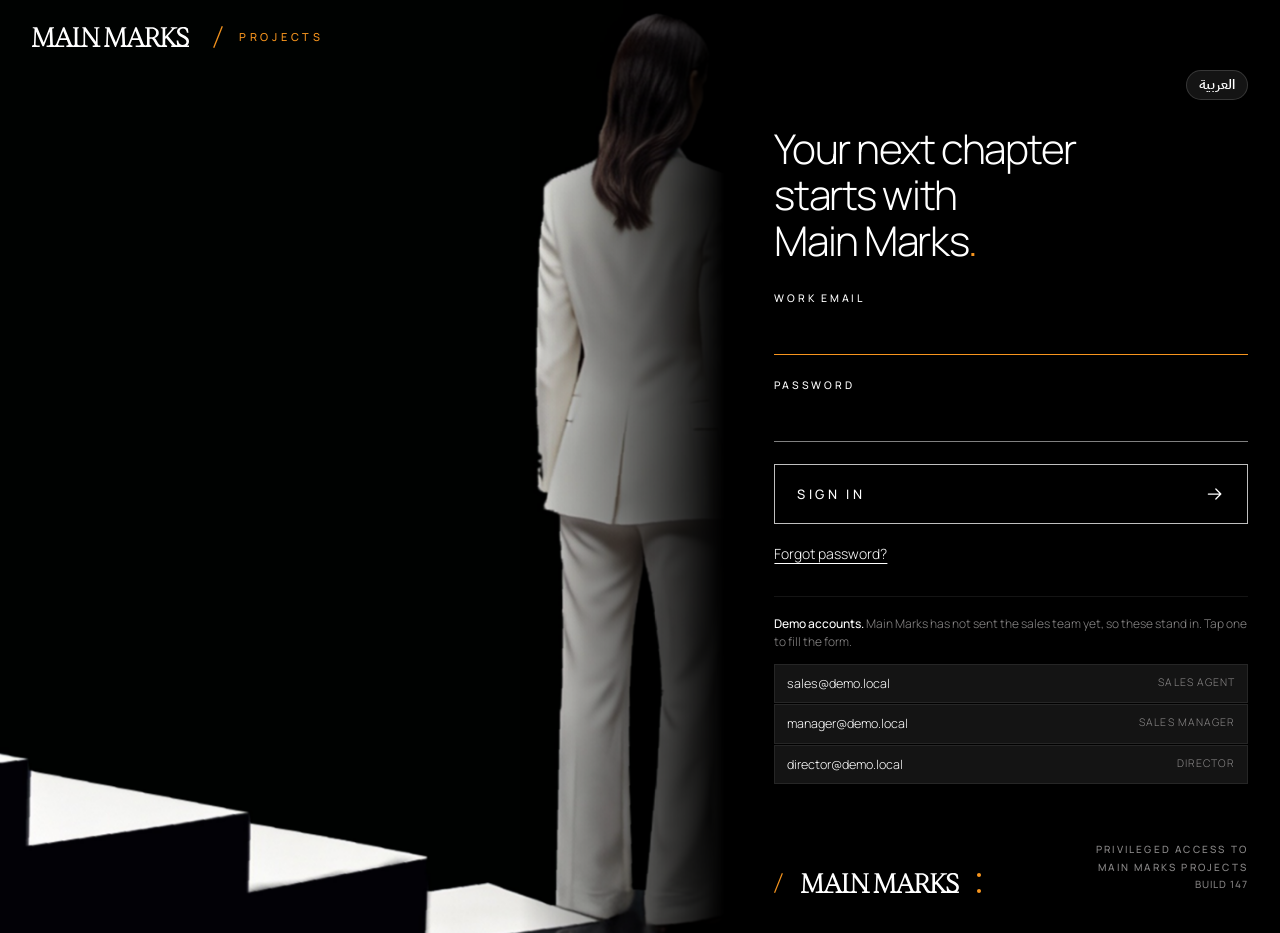
==== admin.html @ f360f11f "Build 147: the current app on the demo link; the stopwatch only with Watch it Builds 122 to 147 of t" ====
<!doctype html>
<html lang="en" data-t-title="Main Marks — Accounts">
<head>
<meta charset="utf-8">
<meta name="viewport" content="width=device-width,initial-scale=1,viewport-fit=cover">
<title>Main Marks — Accounts</title>
<meta name="theme-color" content="#0c0907">
<meta name="robots" content="noindex">
<link rel="icon" href="img/icon.svg" type="image/svg+xml">
<link rel="apple-touch-icon" href="img/icon-180.png">
<link rel="preconnect" href="https://fonts.googleapis.com">
<link rel="preconnect" href="https://fonts.gstatic.com" crossorigin>
<link href="https://fonts.googleapis.com/css2?family=Manrope:wght@300..800&family=IBM+Plex+Sans+Arabic:wght@400;500;600;700&display=swap" rel="stylesheet">
<link rel="stylesheet" href="css/manager.css?v=147">
</head>
<body>

<!-- THE ADMIN'S PAGE (build 123): the accounts and the brokerage companies, in the
     same Ember look as the manager view. The store only: js/admin.js sends anyone
     who is not an admin away. Four tabs: People, Companies, History, Account. The
     plus adds a person or a company. History (build 136) is every entry recorded,
     taken back, cancelled or removed, and where she removes a wrong one. -->
<div class="glow" aria-hidden="true"></div>
<main class="scr" id="scr"></main>
<button class="fab" id="fab" type="button" hidden></button>
<nav class="tab four" id="tab" aria-label="Sections" data-t-aria="Sections" hidden></nav>
<div class="veil" id="veil"></div>
<div class="sheet" id="sheet" role="dialog" aria-modal="true" aria-label="Details" data-t-aria="Details"></div>
<div class="toast" id="toast" role="status"></div>

<script src="js/config.js?v=147"></script>
<script src="js/i18n.js?v=147"></script>
<script src="js/auth.js?v=147"></script>
<script src="js/admin.js?v=147"></script>
</body>
</html>
---- css/manager.css ----
/* ------------------------------------------------------------------
   Main Marks — the sales manager view. THE EMBER LOOK.

   Chosen by Muhanad on 2026-10-06 out of six rounds of a phone mock
   (Desktop\Moray - Main Marks\06 Our documents\Prototype - Manager view):
   warm black, cards with a faint orange edge, a half-dial gauge as the
   first thing on the page, a floating bottom bar, an orange glow, Manrope.

   This page does not load css/styles.css: the sales app's header, steps
   and cards are another look, and none of it belongs here.

   ONE COLUMN, PHONE FIRST. Designed at 390 px. On a wider screen the same
   column sits in the middle. Start and end are logical everywhere, so the
   Arabic page is this page mirrored and nothing is written twice.
   ------------------------------------------------------------------ */
:root {
  color-scheme: dark;
  --bg: #0c0907; --card: #17110c; --edge: rgba(247,149,30,.18); --ink: #fff; --mut: #a39a92; --faint: #746a61;
  --acc: #F7951E; --good: #2FBF8F; --warn: #F2C037; --neut: #7C8794; --never: rgba(255,214,170,.14); --bad: #ff8a7a;
  --r: 22px; --col: 480px; --side: max(12px, calc(50% - var(--col) / 2 + 12px));
}
* { box-sizing: border-box; }
html { background: var(--bg); -webkit-text-size-adjust: 100%; }
html.is-locked { overflow: hidden; }
body { margin: 0; min-height: 100dvh; background: var(--bg); color: var(--ink); font-family: Manrope, system-ui, -apple-system, "Segoe UI", sans-serif; font-variant-numeric: tabular-nums; -webkit-font-smoothing: antialiased; }
html[lang="ar"] body { font-family: "IBM Plex Sans Arabic", Manrope, "Segoe UI", Tahoma, sans-serif; }
/* letter-spacing pulls Arabic letters apart: joined script takes none */
html[lang="ar"] * { letter-spacing: 0 !important; }
button, input, select { font: inherit; }
[hidden] { display: none !important; }
:focus-visible { outline: 2px solid var(--acc); outline-offset: 2px; }

/* the ember: one slow orange glow behind the page */
.glow { position: fixed; z-index: 0; width: 420px; height: 420px; right: -160px; bottom: -120px; pointer-events: none; background: radial-gradient(closest-side, rgba(247,149,30,.28), transparent); animation: drift 9s ease-in-out infinite alternate; }
@keyframes drift { to { transform: translate(-120px, -90px); } }

.scr { position: relative; z-index: 1; width: min(var(--col), 100%); margin: 0 auto; padding: calc(20px + env(safe-area-inset-top, 0px)) 16px calc(128px + env(safe-area-inset-bottom, 0px)); display: grid; align-content: start; gap: 14px; }
.scr > * { min-width: 0; }
.scr.in > * { animation: emberUp .6s cubic-bezier(.2,.8,.2,1) both; animation-delay: calc(var(--i, 0) * 60ms); }
@keyframes emberUp { from { opacity: 0; transform: translateY(22px); box-shadow: 0 0 0 rgba(247,149,30,0); } 60% { box-shadow: 0 0 34px rgba(247,149,30,.22); } }

.eyebrow { margin: 0; font-size: 10.5px; font-weight: 700; letter-spacing: .16em; text-transform: uppercase; color: var(--mut); }
.hd { display: grid; grid-template-columns: 1fr auto; gap: 4px 10px; align-items: end; }
.hd .eyebrow { align-self: center; }
/* the way across to the sales app: small, top corner, the same place on every tab */
.swap { justify-self: end; display: inline-flex; align-items: center; gap: 6px; min-height: 30px; padding: 4px 11px; border-radius: 999px; border: 1px solid var(--edge); color: var(--ink); font-size: 11.5px; font-weight: 700; text-decoration: none; white-space: nowrap; }
.swap svg { width: 13px; height: 13px; color: var(--acc); }
.swap:hover { border-color: var(--acc); }
.card > .swap { position: absolute; top: 14px; inset-inline-end: 14px; }
/* build 135: the profile's name starts under the pill. A real name is longer than the demo's and ran into it. */
.card > .swap + .me { margin-top: 24px; }
.hd h1 { margin: 0; font-size: 23px; font-weight: 700; letter-spacing: -.01em; }
.when { all: unset; box-sizing: border-box; cursor: pointer; justify-self: end; display: inline-flex; align-items: center; gap: 7px; font-size: 13px; font-weight: 700; padding: 8px 12px; min-height: 36px; border-radius: 999px; background: var(--acc); color: #000; white-space: nowrap; }
.when svg { width: 14px; height: 14px; }
.menu { display: grid; gap: 10px; padding: 12px; border: 1px solid var(--edge); border-radius: 18px; background: var(--card); }
.chips { display: flex; gap: 6px; flex-wrap: wrap; }
.chips.slide { flex-wrap: nowrap; overflow-x: auto; scrollbar-width: none; margin-inline: -16px; padding-inline: 16px; }
.chips.slide::-webkit-scrollbar, .sheet::-webkit-scrollbar { display: none; }
.chip { font-size: 12.5px; font-weight: 600; white-space: nowrap; color: var(--ink); background: transparent; border: 1px solid var(--edge); border-radius: 999px; padding: 7px 12px; min-height: 34px; cursor: pointer; }
.chip[aria-pressed="true"] { background: var(--ink); border-color: var(--ink); color: #000; }
.range { display: grid; grid-template-columns: 1fr 1fr; gap: 8px; }
.fld { display: grid; gap: 4px; font-size: 10px; font-weight: 700; letter-spacing: .14em; text-transform: uppercase; color: var(--mut); min-width: 0; }
.fld input, .fld select { font-size: 16px; font-weight: 500; letter-spacing: 0; text-transform: none; color: var(--ink); background: rgba(255,255,255,.04); border: 1px solid var(--edge); border-radius: 12px; padding: 10px; min-width: 0; width: 100%; min-height: 44px; color-scheme: dark; }
.fld select option { background: #17110c; color: #fff; }
.showing { margin: 0; font-size: 12px; color: var(--mut); } .showing b { color: var(--ink); font-weight: 600; }

.card { background: linear-gradient(160deg, #1f160e, #130e09); border: 1px solid var(--edge); border-radius: var(--r); padding: 16px; display: grid; gap: 12px; position: relative; }
.card { align-content: start; }
.card > * { min-width: 0; }
.card h2 { margin: 0; font-size: 10.5px; font-weight: 700; letter-spacing: .16em; text-transform: uppercase; color: var(--mut); display: flex; justify-content: space-between; align-items: baseline; gap: 8px; }
.card h2 em { font-style: normal; font-weight: 500; letter-spacing: 0; text-transform: none; font-size: 12px; color: var(--faint); text-align: end; }

/* the half-dial gauge and its key */
.gauge { width: 100%; max-width: 250px; justify-self: center; }
.gauge path { fill: none; stroke-linecap: round; stroke-width: 12; }
.gauge .track { stroke: var(--never); }
.gauge .arc { animation: sweep 1.2s cubic-bezier(.2,.8,.2,1) both; animation-delay: calc(var(--k, 0) * 120ms + 150ms); }
.gauge .c-active.arc { filter: drop-shadow(0 0 6px rgba(47,191,143,.5)); }
.gauge text { fill: var(--ink); font-family: inherit; }
@keyframes sweep { from { stroke-dasharray: 0 var(--c); } }
@keyframes growX { from { transform: scaleX(0); } }
@keyframes growY { from { transform: scaleY(0); } }
.legend { display: grid; grid-template-columns: 1fr 1fr; gap: 10px 14px; }
.lg { display: grid; grid-template-columns: 10px 1fr; column-gap: 8px; align-items: center; }
.lg i { width: 10px; height: 10px; border-radius: 50%; }
.lg b { font-weight: 800; font-size: 22px; line-height: 1; grid-column: 2; }
.lg b small { font-size: 11px; font-weight: 600; color: var(--mut); }
.lg > span { font-size: 11.5px; color: var(--mut); grid-column: 2; }
.s-active { background: var(--good); } .s-quiet { background: var(--warn); } .s-inactive { background: var(--neut); } .s-never { background: var(--never); } .s-ink { background: var(--ink); }
.c-active { stroke: var(--good); } .c-quiet { stroke: var(--warn); } .c-inactive { stroke: var(--neut); } .c-never { stroke: var(--never); }
.eff { margin: 0; font-size: 12.5px; line-height: 1.5; color: var(--mut); border-top: 1px solid var(--edge); padding-top: 12px; } .eff b { color: var(--ink); }

/* the four tiles: each one opens its list */
.stats { display: grid; grid-template-columns: 1fr 1fr; gap: 10px; }
.stat { all: unset; box-sizing: border-box; cursor: pointer; display: grid; gap: 4px; align-content: start; min-width: 0; background: linear-gradient(160deg, #1f160e, #130e09); border: 1px solid var(--edge); border-radius: var(--r); padding: 14px; }
.stat b { font-weight: 800; font-size: 32px; line-height: 1; }
.stat span { font-size: 11.5px; color: var(--mut); } .stat span::after { content: " ›"; color: var(--faint); }
.stat small { font-size: 11px; line-height: 1.35; color: var(--faint); }

.rows { display: grid; gap: 2px; }
.row { all: unset; box-sizing: border-box; cursor: pointer; display: grid; grid-template-columns: minmax(0, 1fr) auto; gap: 4px 10px; align-items: center; padding: 10px 0; border-top: 1px solid var(--edge); width: 100%; }
.rows > :first-child { border-top: 0; }
.row.flat { cursor: default; }
.row .nm { font-size: 14px; font-weight: 600; overflow: hidden; text-overflow: ellipsis; white-space: nowrap; }
.row:not(.flat) .nm::after { content: " ›"; color: var(--faint); font-weight: 400; }
.row .sub { font-size: 11.5px; line-height: 1.45; color: var(--mut); grid-column: 1; }
.row .val { grid-row: 1 / span 2; grid-column: 2; text-align: end; font-weight: 800; font-size: 18px; }
.row .val small { display: block; font-weight: 500; font-size: 10px; color: var(--mut); letter-spacing: .04em; text-transform: uppercase; }
.row .val.code { font-size: 12px; font-weight: 600; }
.strip { display: flex; gap: 2px; grid-column: 1; }
.strip i { width: 100%; max-width: 14px; height: 8px; border-radius: 2px; background: var(--never); }
.strip i.on1 { background: rgba(47,191,143,.45); } .strip i.on2 { background: rgba(47,191,143,.72); } .strip i.on3 { background: var(--good); }
.pill { display: inline-flex; align-items: center; gap: 6px; font-size: 11px; font-weight: 600; color: var(--ink); }
.pill i { width: 8px; height: 8px; border-radius: 50%; }
.pill.q i { animation: beat 1.6s ease-out infinite; }
@keyframes beat { 0% { box-shadow: 0 0 0 0 rgba(242,192,55,.6); } 100% { box-shadow: 0 0 0 9px rgba(242,192,55,0); } }
.to::before { content: "→"; margin-inline: 4px; color: var(--faint); }
.row.gone .nm, .row.gone .val { color: var(--mut); } .row.gone .val { text-decoration: line-through; }
.idle { font-size: 11px; font-weight: 600; color: var(--mut); border: 1px dashed var(--edge); border-radius: 999px; padding: 2px 8px; }
.mini { display: flex; gap: 2px; height: 5px; grid-column: 1 / -1; }
.mini i { border-radius: 3px; background: var(--ink); transform-origin: left center; animation: growX .8s .2s cubic-bezier(.2,.8,.2,1) both; } .mini i + i { background: var(--neut); } .mini u { flex: 1; }
.feed { display: grid; gap: 10px; }
.feed div { display: grid; grid-template-columns: 52px minmax(0, 1fr); gap: 10px; font-size: 13px; align-items: baseline; }
.feed time { font-size: 11px; color: var(--mut); } .feed small { display: block; font-size: 11.5px; line-height: 1.45; color: var(--mut); }
.go { all: unset; box-sizing: border-box; cursor: pointer; width: 100%; display: flex; justify-content: space-between; align-items: center; gap: 10px; padding: 11px 0; border-top: 1px solid var(--edge); font-size: 14px; font-weight: 600; }
.go.first { border-top: 0; }
.go b { font-weight: 800; font-size: 18px; white-space: nowrap; } .go b::after { content: " ›"; color: var(--faint); font-weight: 400; }
.dl { all: unset; box-sizing: border-box; cursor: pointer; width: 100%; display: grid; grid-template-columns: minmax(0, 1fr) auto; gap: 2px 12px; align-items: center; padding: 12px 0; border-top: 1px solid var(--edge); }
.dl:first-of-type { border-top: 0; }
.dl b { font-size: 14px; font-weight: 600; } .dl span { font-size: 11.5px; color: var(--mut); grid-column: 1; }
.dl { cursor: default; }
/* build 119: ".dl span" above is the stronger rule and was putting the button in the first column */
.dl b { grid-column: 1; }
.dl .dlb { grid-row: 1 / span 2; grid-column: 2; display: flex; gap: 6px; align-self: center; }
.dlb button { all: unset; box-sizing: border-box; cursor: pointer; min-height: 36px; padding: 0 13px; border-radius: 999px; border: 1px solid var(--edge); font-size: 12px; font-weight: 700; color: var(--ink); }
.also { all: unset; cursor: pointer; font-size: 12px; font-weight: 600; color: var(--mut); text-decoration: underline; text-underline-offset: 3px; padding: 6px 2px; }
.also:hover { color: var(--ink); }
.dlb button:first-child { background: var(--acc); border-color: var(--acc); color: #000; }
.dlpair { display: grid; gap: 4px; justify-items: center; }
.dlpair .btn.ghost { width: auto; padding-inline: 20px; }
.busy { opacity: .5; cursor: progress; }

/* a ranking table: place, company, the figure it is ranked by */
.rkhead { display: grid; grid-template-columns: 26px minmax(0, 1fr) auto; gap: 10px; padding-bottom: 7px; border-bottom: 1px solid var(--edge); font-size: 10px; font-weight: 700; letter-spacing: .12em; text-transform: uppercase; color: var(--faint); }
.row.rk { grid-template-columns: 26px minmax(0, 1fr) auto; }
.row.rk .no { grid-column: 1; grid-row: 1 / span 3; align-self: start; padding-top: 1px; font-size: 15px; font-weight: 800; color: var(--acc); }
.row.rk .nm, .row.rk .strip, .row.rk .sub { grid-column: 2; }
.row.rk .val { grid-column: 3; grid-row: 1 / span 2; }

/* the companies deck on Home: one ranked list per state, swiped sideways */
.deck { display: flex; gap: 16px; overflow-x: auto; scroll-snap-type: x mandatory; overscroll-behavior-x: contain; scrollbar-width: none; }
.deck::-webkit-scrollbar { display: none; }
.dslide { flex: 0 0 100%; min-width: 0; scroll-snap-align: start; display: grid; gap: 10px; align-content: start; }
.dots { display: flex; justify-content: center; gap: 6px; }
.dots i { width: 6px; height: 6px; border-radius: 3px; background: var(--never); transition: width .2s, background .2s; }
.dots i.on { width: 18px; background: var(--acc); }
.btn { all: unset; box-sizing: border-box; cursor: pointer; width: 100%; display: flex; justify-content: center; align-items: center; gap: 8px; min-height: 48px; padding: 6px 12px; text-align: center; border-radius: 14px; background: var(--acc); color: #000; font-size: 14px; font-weight: 700; }
.btn.ghost { background: transparent; color: var(--ink); border: 1px solid var(--edge); }
.btn svg { width: 18px; height: 18px; flex: none; }
.search { font-size: 16px; color: var(--ink); background: var(--card); border: 1px solid var(--edge); border-radius: 14px; padding: 11px 14px; width: 100%; min-height: 46px; }
.search::placeholder { color: var(--faint); }
.note { margin: 0; font-size: 12.5px; line-height: 1.5; color: var(--mut); } .note b { color: var(--ink); }
.note.center { text-align: center; }
.note.bad { color: var(--bad); }

/* profile */
.me { display: grid; grid-template-columns: 64px 1fr; gap: 14px; align-items: center; }
.me .av { width: 64px; height: 64px; border-radius: 50%; display: grid; place-items: center; font-size: 22px; font-weight: 800; background: var(--acc); color: #000; }
.me h1 { margin: 0; font-size: 21px; font-weight: 700; } .me p { margin: 2px 0 0; font-size: 12.5px; color: var(--mut); }
.facts { display: grid; gap: 0; }
.facts div { display: flex; justify-content: space-between; align-items: center; gap: 14px; padding: 10px 0; border-top: 1px solid var(--edge); font-size: 13.5px; }
.facts div:first-child { border-top: 0; } .facts span { color: var(--mut); } .facts b { font-weight: 600; text-align: end; }
.facts .chips { justify-content: flex-end; }
.defs { display: grid; gap: 10px; margin: 0; } .defs div { display: grid; grid-template-columns: 10px 1fr; gap: 2px 10px; align-items: baseline; }
.defs i { width: 10px; height: 10px; border-radius: 50%; align-self: center; } .defs dt { font-size: 13.5px; font-weight: 700; } .defs dd { margin: 0; grid-column: 2; font-size: 12px; line-height: 1.5; color: var(--mut); }

/* the floating bar and the record button */
.tab { position: fixed; z-index: 5; left: var(--side); right: var(--side); bottom: calc(12px + env(safe-area-inset-bottom, 0px)); display: grid; grid-template-columns: repeat(5, 1fr); padding: 6px; border-radius: 24px; border: 1px solid var(--edge); background: #17110c; box-shadow: 0 -18px 30px 6px var(--bg), 0 22px 0 14px var(--bg); }
.tab button { all: unset; cursor: pointer; display: grid; justify-items: center; gap: 3px; padding: 6px 0; min-width: 0; font-size: 10px; font-weight: 600; color: var(--mut); border-radius: 14px; transition: color .2s; position: relative; }
.tab svg { width: 22px; height: 22px; transition: filter .3s; }
.tab button[aria-current="page"] { color: var(--acc); }
.tab button[aria-current="page"] svg { filter: drop-shadow(0 0 8px rgba(247,149,30,.8)); }
.tab button[aria-current="page"]::before { content: ""; position: absolute; top: 1px; width: 18px; height: 3px; border-radius: 2px; background: var(--acc); box-shadow: 0 0 10px rgba(247,149,30,.9); }
.fab { all: unset; box-sizing: border-box; cursor: pointer; position: fixed; z-index: 6; inset-inline-end: calc(var(--side) + 4px); bottom: calc(96px + env(safe-area-inset-bottom, 0px)); height: 52px; width: 52px; border-radius: 50%; display: flex; align-items: center; justify-content: center; background: var(--acc); color: #000; box-shadow: 0 8px 26px rgba(247,149,30,.4); }
.fab svg { width: 20px; height: 20px; }

/* ---- THE PULSE (build 132): what a sales agent sees when he taps the heartbeat ----
   The manager start page's drawing (css/styles.css, "Team Pulse: the half-dial, a heartbeat through
   it"): the same arcs, colours and heartbeat, alone on the ember ground, then My activity rises.
   Markup in my.html; js/manager.js adds the classes:
     (none)  the first frame: the ground and the empty dial, still. Nothing moves until the page can
             keep up (the rule of js/markbuild.js).
     .play   the arcs sweep in one after the other, the heartbeat draws through, the name rises
     .wait   his figures have not arrived yet: the heartbeat keeps beating until they do
     .leave  the dial lifts away and the page comes up under it
     .again  tapped from Profile: it comes in over the page instead of being there from the start
   It sits over the page and under the bar, so the bar never moves. The page is built while the
   drawing is at rest, between .play and .leave, never under a moving line.
   The dial is on a sheet of its own (will-change): its lines are redrawn every frame while they
   sweep, and without that each redraw also redrew whatever page lay under it. Measured from
   Profile on a slowed phone: 7 late frames in the sweep before, see the build 132 notes. */
.pulse-in { position: fixed; inset: 0; z-index: 4; display: grid; place-content: center; padding-bottom: calc(96px + env(safe-area-inset-bottom, 0px)); background: var(--bg); will-change: opacity; }
.pulse-in.again { animation: piIn .2s ease-out both; }
.pulse-in.leave { animation: piOut .42s cubic-bezier(.4,0,.2,1) both; }
@keyframes piIn { from { opacity: 0; } }
@keyframes piOut { to { opacity: 0; } }
.pi-wrap { position: relative; display: grid; justify-items: center; gap: 18px; will-change: transform; }
.pulse-in.leave .pi-wrap { animation: piLift .42s cubic-bezier(.4,0,.2,1) both; }
@keyframes piLift { to { transform: translateY(-48px) scale(.9); } }
.pi-halo { position: absolute; left: 50%; top: 46%; width: 280px; height: 280px; margin: -140px 0 0 -140px; border-radius: 50%; background: radial-gradient(closest-side, rgba(247,149,30,.30), transparent); opacity: 0; }
.pulse-in.play .pi-halo { animation: piHalo 1.1s ease-out .5s both; }
.pulse-in.play.wait .pi-halo { animation: piHaloWait 1.3s ease-in-out infinite alternate; }
@keyframes piHalo { 0% { opacity: 0; transform: scale(.7); } 45% { opacity: 1; } 100% { opacity: .35; transform: scale(1.2); } }
@keyframes piHaloWait { from { opacity: .35; transform: scale(1.2); } to { opacity: .8; transform: scale(1.08); } }
.pi-dial { width: 224px; height: auto; overflow: visible; display: block; position: relative; direction: ltr; }
.pi-dial path { fill: none; stroke-linecap: round; }
.pi-dial .g-track { stroke: var(--never); stroke-width: 12; }
.pi-dial .g-arc { stroke-width: 12; opacity: 0; }
.pi-dial .g-a { stroke: var(--good); filter: drop-shadow(0 0 6px rgba(47,191,143,.5)); }
.pi-dial .g-q { stroke: var(--warn); }
.pi-dial .g-i { stroke: var(--neut); }
.pi-dial .g-beat { stroke: var(--acc); stroke-width: 3; stroke-linejoin: round; stroke-dasharray: 100; stroke-dashoffset: 100; filter: drop-shadow(0 0 6px rgba(247,149,30,.7)); }
.pulse-in.play .g-arc { animation: piSweep .85s cubic-bezier(.2,.8,.2,1) both; animation-delay: calc(var(--k) * 120ms + 120ms); }
.pulse-in.play .g-beat { animation: piBeat .75s cubic-bezier(.45,0,.2,1) .45s both; }
.pulse-in.play.wait .g-beat { animation: piBeatWait 1.3s ease-in-out infinite; }
/* his figures came: the line stays whole while the page is built under it */
.pulse-in.play.wait.rest .g-beat { animation: none; stroke-dashoffset: 0; opacity: 1; }
@keyframes piSweep { from { stroke-dasharray: 0 629; opacity: 0; } 15% { opacity: 1; } to { opacity: 1; } }
@keyframes piBeat { to { stroke-dashoffset: 0; } }
/* waiting: the drawn line fades, then draws itself again */
@keyframes piBeatWait { 0% { stroke-dashoffset: 0; opacity: 1; } 18% { stroke-dashoffset: 0; opacity: 0; } 19% { stroke-dashoffset: 100; opacity: 0; } 24% { stroke-dashoffset: 100; opacity: 1; } 82%, 100% { stroke-dashoffset: 0; opacity: 1; } }
.pi-label { margin: 0; position: relative; font-size: 10.5px; font-weight: 700; letter-spacing: .2em; text-transform: uppercase; color: var(--mut); opacity: 0; }
.pulse-in.play .pi-label { animation: piLabel .5s cubic-bezier(.2,.8,.2,1) .3s both; }
@keyframes piLabel { from { opacity: 0; transform: translateY(8px); } to { opacity: 1; transform: none; } }
/* the heartbeat on the bar draws itself again as the pulse begins */
.tab button.beat svg path { stroke-dasharray: 40; animation: tabBeat .6s cubic-bezier(.4,0,.2,1) both; }
@keyframes tabBeat { from { stroke-dashoffset: 40; } to { stroke-dashoffset: 0; } }
@media (prefers-reduced-motion: reduce) { .pulse-in { display: none; } }

/* the sheet: a company, a salesperson, a tile's list, or the record form */
.veil { position: fixed; inset: 0; z-index: 8; background: rgba(0,0,0,.6); opacity: 0; pointer-events: none; transition: opacity .25s; }
.veil.on { opacity: 1; pointer-events: auto; }
.sheet { position: fixed; left: 0; right: 0; bottom: 0; z-index: 9; width: min(var(--col), 100%); margin-inline: auto; max-height: 90dvh; overflow-y: auto; overscroll-behavior: contain; background: var(--card); color: var(--ink); border-radius: 26px 26px 0 0; border-top: 1px solid var(--edge); padding: 10px 18px calc(26px + env(safe-area-inset-bottom, 0px)); display: grid; gap: 14px; transform: translateY(105%); visibility: hidden; transition: transform .45s cubic-bezier(.3,1.2,.5,1), visibility 0s .45s; scrollbar-width: none; }
.sheet > * { min-width: 0; }
.sheet.on { transform: none; visibility: visible; transition: transform .45s cubic-bezier(.3,1.2,.5,1); }
.sheet .grab { justify-self: center; width: 40px; height: 4px; border-radius: 2px; background: var(--edge); }
.sheet h3 { margin: 0; font-size: 20px; font-weight: 700; padding-inline-end: 44px; overflow-wrap: anywhere; }
.sheet .role { margin: 4px 0 0; font-size: 12px; line-height: 1.5; color: var(--mut); }
.sheet .x { all: unset; cursor: pointer; position: absolute; top: 14px; inset-inline-end: 14px; width: 36px; height: 36px; border-radius: 50%; border: 1px solid var(--edge); display: grid; place-items: center; font-size: 16px; }
.big { display: flex; gap: 3px; align-items: stretch; height: 96px; }
/* one column a week: its number on top, a bar under it; the one in hand is lit and described below */
.col { all: unset; box-sizing: border-box; cursor: pointer; flex: 1; min-width: 0; display: flex; flex-direction: column; justify-content: flex-end; gap: 3px; border-radius: 5px; }
.col b { font-size: 10px; font-weight: 700; line-height: 1; min-height: 10px; text-align: center; color: var(--mut); }
.col i { display: block; height: calc((100% - 14px) * var(--h, .05)); border-radius: 3px 3px 0 0; background: var(--good); min-height: 3px; transform-origin: bottom; opacity: .5; transition: opacity .15s; }
.col:hover i, .col:focus-visible i { opacity: .8; }
.col.on i { opacity: 1; } .col.on b { color: var(--ink); }
.barinfo { margin: 8px 0 0; font-size: 12px; line-height: 1.5; color: var(--ink); background: rgba(255,255,255,.04); border: 1px solid var(--edge); border-radius: 12px; padding: 9px 11px; min-height: 38px; }
.sheet.on .col i { animation: growY .5s cubic-bezier(.2,.8,.2,1) both; animation-delay: calc(var(--d) * 30ms + 200ms); }
.col i.z { background: var(--never); opacity: 1; } .big.ink .col i:not(.z) { background: var(--ink); }
.wk { display: grid; grid-template-columns: repeat(4, 1fr); font-size: 10px; color: var(--mut); margin-top: 5px; }
.kv { display: grid; grid-template-columns: repeat(3, 1fr); gap: 8px; }
.kv div { border: 1px solid var(--edge); border-radius: 14px; padding: 10px; display: grid; gap: 2px; min-width: 0; align-content: start; }
.kv b { font-weight: 800; font-size: 20px; } .kv span { font-size: 10.5px; line-height: 1.3; color: var(--mut); }
.sec { margin: 0; font-size: 10.5px; font-weight: 700; letter-spacing: .16em; text-transform: uppercase; color: var(--mut); }
.who { display: grid; gap: 8px; }
.who div { display: flex; justify-content: space-between; gap: 10px; font-size: 13.5px; } .who div b { font-weight: 800; } .who small { color: var(--mut); font-size: 11.5px; }
.tags { display: flex; flex-wrap: wrap; gap: 6px; } .tags span { font-size: 12px; border: 1px solid var(--edge); border-radius: 999px; padding: 5px 10px; }
.form { display: grid; gap: 12px; }
.toast { position: fixed; left: 50%; bottom: calc(160px + env(safe-area-inset-bottom, 0px)); z-index: 12; transform: translate(-50%, 20px); opacity: 0; pointer-events: none; background: #fff; color: #000; font-size: 12.5px; font-weight: 600; padding: 9px 14px; border-radius: 18px; transition: .3s; width: max-content; max-width: min(86vw, 400px); text-align: center; }
.toast.on { opacity: 1; transform: translate(-50%, 0); }

/* ---- build 119: Movement, the ladder, orientations and workshops ---- */
/* the ladder: five equal steps rising towards the end; a picture of the path, not a bar chart. Each is a button. */
.mv-ladder { display: grid; grid-template-columns: repeat(5, minmax(0, 1fr)); gap: 4px; align-items: end; padding-top: 4px; }
.mv-step { all: unset; box-sizing: border-box; cursor: pointer; margin-bottom: calc(var(--s) * 9px); border: 1px solid var(--edge); border-radius: 12px; padding: 8px 2px 7px; text-align: center; background: rgba(255,255,255,.03); display: grid; gap: 3px; }
.mv-step:hover, .mv-step:focus-visible { border-color: var(--acc); }
.mv-step b { font-size: 20px; font-weight: 800; line-height: 1; }
.mv-step u { text-decoration: none; font-size: 11px; font-weight: 700; color: var(--good); min-height: 13px; line-height: 13px; }
.mv-step span { font-size: 8.5px; font-weight: 700; letter-spacing: .06em; text-transform: uppercase; color: var(--mut); line-height: 1.25; min-height: 2.5em; display: grid; align-content: center; }
html[lang="ar"] .mv-step span { font-size: 10px; }
.mv-cap { margin: 0; font-size: 11.5px; line-height: 1.5; color: var(--mut); } .mv-cap b { color: var(--ink); font-weight: 600; } .mv-cap .g { color: var(--good); font-weight: 700; }
/* Movement is a deck too, but its lists differ in length: slides sit at the top and the strip follows the one on screen */
.deck.mv { align-items: flex-start; transition: height .25s; }
.deck.mv .dslide { gap: 0; }
/* one line per kind of move, with its names; it opens to the companies */
.mv-grp { all: unset; box-sizing: border-box; cursor: pointer; width: 100%; display: grid; grid-template-columns: minmax(0, 1fr) auto; gap: 2px 10px; align-items: center; padding: 11px 0; border-top: 1px solid var(--edge); }
.dslide > .mv-grp:first-child { border-top: 0; }
.mv-grp .t { font-size: 14px; font-weight: 600; }
.mv-grp .n { grid-row: 1 / span 2; grid-column: 2; font-size: 18px; font-weight: 800; white-space: nowrap; }
.mv-grp .n::after { content: " ›"; color: var(--faint); font-weight: 400; display: inline-block; transition: transform .2s; }
.mv-grp[aria-expanded="true"] .n::after { transform: rotate(90deg) translateX(2px); }
.mv-grp .names { font-size: 11.5px; line-height: 1.45; color: var(--mut); overflow: hidden; text-overflow: ellipsis; white-space: nowrap; }
.mv-grp[aria-expanded="true"] .names { display: none; }
.mv-list { display: grid; padding-inline-start: 10px; border-inline-start: 2px solid var(--edge); margin-bottom: 6px; }
.mv-list .row:first-child { border-top: 0; }
.mv-more { all: unset; box-sizing: border-box; cursor: pointer; padding: 9px 0 3px; font-size: 12.5px; font-weight: 700; color: var(--acc); }
/* what the team did for this company, and what followed */
.mv-touch { grid-column: 1 / -1; display: grid; gap: 1px; font-size: 11.5px; line-height: 1.45; color: var(--ink); border: 1px solid var(--edge); border-radius: 10px; padding: 6px 9px; background: rgba(247,149,30,.07); margin-top: 3px; }
.mv-touch b { color: var(--acc); font-weight: 700; letter-spacing: .06em; text-transform: uppercase; font-size: 10.5px; margin-inline-end: 4px; }
.mv-touch .res { color: var(--mut); } .mv-touch .res::before { content: "→ "; } .mv-touch .res.ok { color: var(--good); font-weight: 600; }
.mv-touch.none { border-style: dashed; background: none; color: var(--faint); }
.mv-out { grid-column: 1 / -1; font-size: 12px; font-weight: 600; color: var(--mut); } .mv-out::before { content: "→ "; } .mv-out.ok { color: var(--good); }
.row .val.d { font-size: 13px; font-weight: 700; }
/* a company's own movement, newest first */
.story { display: grid; gap: 11px; }
.story div { display: grid; grid-template-columns: 50px 10px minmax(0, 1fr); gap: 9px; font-size: 13px; align-items: baseline; }
.story time { font-size: 11px; color: var(--mut); }
.story i { width: 8px; height: 8px; border-radius: 50%; align-self: center; background: var(--ink); }
.story i.k-good { background: var(--good); } .story i.k-warn { background: var(--warn); } .story i.k-neut { background: var(--neut); } .story i.k-acc { background: transparent; box-shadow: 0 0 0 2px var(--acc); }
.story small { display: block; font-size: 11.5px; line-height: 1.45; color: var(--mut); }
/* the week a visit took place carries its letter over the bar */
.col em { font-style: normal; align-self: center; font-size: 9px; font-weight: 800; line-height: 14px; width: 14px; height: 14px; border-radius: 50%; text-align: center; background: var(--acc); color: #000; }
.big { height: 112px; } .col i { height: calc((100% - 32px) * var(--h, .05)); }
[dir="rtl"] .mv-touch .res::before, [dir="rtl"] .mv-out::before { content: "← "; }
[dir="rtl"] .mv-grp .n::after { content: " ‹"; }

/* ---- build 121: a salesperson's page (my.html). The same look; these are the pieces only it has. ---- */
.tab.three { grid-template-columns: repeat(3, 1fr); }
/* build 123: the admin's page */
.adm-find input { width: 100%; }
.adm-flag { font-size: 10.5px; font-weight: 700; letter-spacing: .04em; color: var(--acc); border: 1px solid var(--edge); border-radius: 999px; padding: 3px 8px; white-space: nowrap; }
.adm-flag.off { color: var(--mut); }
.row.gone .val .adm-flag { text-decoration: none; display: inline-block; }
.adm-link { justify-self: start; }
.adm-pass { display: grid; grid-template-columns: auto minmax(0, 1fr); gap: 10px 14px; align-items: baseline; padding: 14px; border: 1px solid var(--edge); border-radius: 14px; }
.adm-pass span { font-size: 11.5px; color: var(--mut); }
.adm-pass b { font-size: 14px; font-weight: 600; overflow-wrap: anywhere; user-select: all; }
.adm-pass b.pw { font-size: 22px; font-weight: 800; letter-spacing: .06em; font-family: ui-monospace, Menlo, Consolas, monospace; }
.btn.adm-danger { color: var(--bad); border-color: var(--bad); }
.hd.my .eyebrow { grid-column: 1 / -1; }
/* My sales: the figure, then the path from request to contract as four bars with their numbers */
.sales { display: grid; gap: 4px; }
.sales > b { font-size: 46px; font-weight: 800; line-height: 1; letter-spacing: -.02em; }
.sales > b small { font-size: 15px; font-weight: 700; color: var(--mut); letter-spacing: .06em; margin-inline: 0 8px; }
html[lang="ar"] .sales > b small { margin-inline: 8px 0; }
.sales > span { font-size: 12.5px; line-height: 1.5; color: var(--mut); } .sales > span b { color: var(--ink); font-weight: 700; white-space: nowrap; }
/* his company lists differ in length: the strip is as tall as the one on screen (as Movement's is) */
.deck.fit { align-items: flex-start; transition: height .25s; }
.fun { display: grid; gap: 9px; border-top: 1px solid var(--edge); padding-top: 12px; }
.fun div { display: grid; grid-template-columns: 112px minmax(0, 1fr) 34px; gap: 10px; align-items: center; font-size: 12px; color: var(--mut); }
.fun i { display: block; height: 10px; border-radius: 5px; background: var(--ink); width: calc(var(--w) * 100%); min-width: 4px; transform-origin: left center; animation: growX .8s .2s cubic-bezier(.2,.8,.2,1) both; }
.fun .f2 i { background: var(--neut); } .fun .f3 i { background: var(--warn); } .fun .f4 i { background: var(--good); }
.fun b { color: var(--ink); font-weight: 800; font-size: 14px; text-align: end; }
[dir="rtl"] .fun i { transform-origin: right center; }
/* the unit a typed code belongs to: found, shown as not available, or no such unit */
.chk { margin: -6px 0 0; font-size: 12px; line-height: 1.45; font-weight: 600; color: var(--good); }
.chk.bad { color: var(--bad); } .chk.warn { color: var(--warn); } .chk.wait { color: var(--faint); font-weight: 500; }
/* an entry made today, which can still be taken back; and the kind of an entry, in the accent */
.new { font-size: 10px; font-weight: 800; color: #000; background: var(--good); border-radius: 999px; padding: 1px 7px; margin-inline-start: 6px; vertical-align: 1px; }
.row .nm .k { color: var(--acc); font-weight: 700; }

/* the Arabic page is this page mirrored: only the things that point need turning */
[dir="rtl"] .stat span::after, [dir="rtl"] .row:not(.flat) .nm::after, [dir="rtl"] .go b::after { content: " ‹"; }
[dir="rtl"] .to::before { content: "←"; }
[dir="rtl"] .mini i { transform-origin: right center; }

@media (prefers-reduced-motion: reduce) { *, *::before, *::after { animation: none !important; transition: none !important; } }

/* ---- a laptop (build 116) -------------------------------------------------
   Muhanad, 2026-10-06: on a laptop the sales app opens out, and this page
   sat in a phone-wide strip. From 900 px the same cards stand two abreast
   in a wide column. Nothing is added and nothing is hidden: it is the phone
   page laid out wider. The bar, the record button and the sheets keep their
   phone size, in the middle. */
@media (min-width: 900px) {
  :root { --col: 1080px; }
  .scr { grid-template-columns: repeat(2, minmax(0, 1fr)); gap: 18px; padding-inline: 28px; padding-top: 36px; }
  .scr > .hd, .scr > .menu, .scr > .showing, .scr > .search, .scr > .chips, .scr > #clist, .scr > .note { grid-column: 1 / -1; }
  .hd h1 { font-size: 30px; }
  .menu { justify-self: end; width: min(480px, 100%); }
  .chips.slide { flex-wrap: wrap; margin-inline: 0; padding-inline: 0; }
  .search { max-width: 480px; }
  .stats { align-content: stretch; }
  .stat { align-content: center; padding: 20px; }
  .stat b { font-size: 40px; }
  .tab { left: calc(50% - 240px); right: calc(50% - 240px); }
  .fab { inset-inline-end: calc(50% - var(--col) / 2 + 28px); }
  .sheet { width: 560px; max-height: 86dvh; bottom: 24px; border-radius: 26px; border: 1px solid var(--edge); transform: translateY(calc(100% + 40px)); }
  .glow { width: 720px; height: 720px; }
  /* a card that is short on its own takes the whole row, so no half of a row is left empty */
  /* and a card is only as tall as what is in it: a stretched card is an empty box */
  .scr { align-items: start; }
  .scr > .stats { align-self: stretch; }
  .scr > .wide { grid-column: 1 / -1; }
  .scr > .last { order: 9; }
  .wide .kv b { font-size: 34px; } .wide .kv div { padding: 16px 18px; }
  .wide .rows { grid-template-columns: repeat(2, minmax(0, 1fr)); column-gap: 36px; }
  .wide .rows > :nth-child(2) { border-top: 0; }
  .tab { box-shadow: 0 18px 40px rgba(0, 0, 0, .6); }
}

/* ---- build 129: "sent 16 times" on a broadcast explains itself ------------
   The words are a button; its explanation is the element after it, shown under
   the row on hover (a laptop), on focus (a keyboard) and on a tap (a phone:
   js/manager.js sets aria-expanded). It lies over the rows below it and takes
   the full width of the text column, so it never runs off a phone's screen. */
.feed div > span { position: relative; }
.why { all: unset; cursor: help; border-bottom: 1px dotted var(--mut); }
.why:focus-visible { outline: 2px solid var(--acc); outline-offset: 2px; border-radius: 3px; }
.why-tip { display: none; position: absolute; z-index: 3; inset-inline: 0; top: calc(100% + 6px); padding: 10px 12px; border-radius: 12px; background: #241a12; border: 1px solid var(--edge); box-shadow: 0 10px 28px rgba(0, 0, 0, .55); font-size: 12.5px; font-weight: 400; line-height: 1.5; color: var(--ink); }
.why:hover + .why-tip, .why:focus-visible + .why-tip, .why[aria-expanded="true"] + .why-tip { display: block; }
/* build 134: how and when a row sent more than once went ("WhatsApp post 06:27 - Offer PDF 06:31") */
.feed small.how { color: var(--ink); opacity: .86; }
/* build 134: today's broadcasts against the daily target, one quiet line under his sales */
.duty { display: flex; flex-wrap: wrap; align-items: center; gap: 10px; border-top: 1px solid var(--edge); padding-top: 12px; font-size: 12px; color: var(--mut); }
.duty > span:first-child { margin-inline-end: auto; }
.duty .dots { display: inline-flex; gap: 5px; }
.duty .dots i { width: 8px; height: 8px; border-radius: 50%; background: var(--never); }
.duty .dots i.on { background: var(--acc); }
.duty .why { color: var(--ink); font-weight: 700; font-size: 12.5px; }
/* its explanation opens INSIDE the card, under the line: one that floats is painted over by the tiles below */
.duty .why-tip { position: static; flex-basis: 100%; box-shadow: none; }

/* ---- build 136 (Muhanad, 2026-10-10) ------------------------------------------------------------
   A NUMBER UNDER THE DIAL EXPLAINS ITSELF: the number and its label are one button, and the line that
   says what it counts opens under the legend on hover (a laptop), on focus (a keyboard) and on a tap
   (a phone), like "sent 2 times". The dotted line under the label is the only sign of it. */
.legend { position: relative; }
.lg .why { grid-column: 2; display: grid; justify-items: start; border-bottom: 0; }
/* the number over its label, as before: ".lg b" above would send the number to a second column of the button */
.lg .why > b, .lg .why > span { grid-column: 1; }
.lg .why > span { font-size: 11.5px; color: var(--mut); border-bottom: 1px dotted var(--faint); }
/* the explanation takes the legend's whole width, not its own number's column: the legend is a grid and is
   what the box is placed against, and ".lg > span" above would otherwise put it in the second column */
.legend .why-tip { grid-column: 1 / -1; font-size: 12.5px; color: var(--ink); }
/* THE DAY'S BROADCASTS, one line for each sales agent: the name, a dot for each broadcast the target asks
   for, and one number. A zero is the highlight. Its explanation opens under the card's own heading. */
.duty-card h2 { position: relative; }
.duty-card h2 .why { cursor: help; }
.row.duty-row { grid-template-columns: minmax(0, 1fr) auto auto; gap: 0 12px; padding: 11px 0; }
.duty-row .who { grid-column: 1; display: flex; align-items: center; gap: 8px; min-width: 0; }
.duty-row .who .nm { min-width: 0; }
.duty-row .who .idle { flex: none; }
.duty-row .dots { grid-column: 2; display: inline-flex; justify-content: flex-end; gap: 5px; }
.duty-row .dots i, .duty-row .dots i.on { width: 9px; height: 9px; border-radius: 50%; transition: none; }
.duty-row .dots i.on { background: var(--acc); }
.duty-row .val { grid-column: 3; grid-row: 1; min-width: 22px; }
.duty-row.none .val { color: var(--bad); }
/* AN ENTRY IN A FEED OPENS (the manager's page): the whole line is the button */
.feed div.tap { cursor: pointer; border-radius: 10px; }
.feed div.tap:hover > span { color: var(--acc); }
.feed div.tap:focus-visible { outline: 2px solid var(--acc); outline-offset: 4px; }
/* THE ADMIN'S HISTORY: one line for each thing recorded, taken back, cancelled or removed */
.tab.four { grid-template-columns: repeat(4, 1fr); }
.hist { display: grid; }
.hist .hl { all: unset; box-sizing: border-box; cursor: pointer; display: grid; gap: 3px; padding: 11px 0; border-top: 1px solid var(--edge); width: 100%; }
.hist .hl:first-child { border-top: 0; padding-top: 0; }
.hist .hl:focus-visible { outline: 2px solid var(--acc); outline-offset: 2px; border-radius: 6px; }
.hist .k { font-size: 10px; font-weight: 700; letter-spacing: .12em; text-transform: uppercase; color: var(--mut); }
.hist .k.rm { color: var(--bad); } .hist .k.rec { color: var(--good); } .hist .k.tb { color: var(--warn); }
.hist b { font-size: 14px; font-weight: 600; overflow-wrap: anywhere; }
.hist small { font-size: 11.5px; line-height: 1.45; color: var(--mut); }
.hist q { font-size: 12.5px; line-height: 1.45; color: var(--ink); }
.duty-card h2 .why-tip { text-align: start; }
/* build 146 (audit of 2026-10-10, item 8): on a phone the explanation floated over the first sales agent's name.
   It now opens IN the card, under the heading, and the names move down for it, as the duty line's does. */
.duty-card h2 { flex-wrap: wrap; }
.duty-card h2 em { display: contents; }
.duty-card h2 .why { margin-inline-start: auto; text-align: end; }
.duty-card h2 .why-tip { position: static; flex-basis: 100%; box-shadow: none; margin-top: 4px; }

/* ---- build 137 (Muhanad, 2026-10-10) ------------------------------------------------------------
   WHILE A SHEET IS OPEN THE BAR AND THE PLUS STEP ASIDE. On a laptop the sheet stands in the middle,
   a little above the foot of the screen, and the bar stood under it with its lower edge showing
   below the sheet's: "there is overlab bars". A phone's sheet covers them anyway. They come back a
   moment after the sheet has started down. (html.is-locked is set by showSheet, js/manager.js and
   js/admin.js, so this holds for the sales agent's page, the manager's and the admin's.) */
.tab, .fab { transition: opacity .2s ease .12s, visibility 0s linear .12s; }
html.is-locked .tab, html.is-locked .fab { opacity: 0; visibility: hidden; transition: opacity .15s ease, visibility 0s linear .15s; }
/* THE COMPANIES LIST OPENS ON ITS FIRST SIX AND SCROLLS INSIDE ITSELF, like the payment schedule. The
   height is set by js/manager.js (listFit) to end where the seventh row starts; the one here stands
   until it has. The heading of the columns is outside the box, so it stays in place. */
.rows.inbox { max-height: 420px; overflow-y: auto; overscroll-behavior: contain; -webkit-overflow-scrolling: touch; scrollbar-width: thin; scrollbar-color: var(--edge) transparent; padding-inline-end: 10px; }
.rows.inbox:focus-visible { outline: 2px solid var(--acc); outline-offset: 3px; border-radius: 6px; }
.inbox-hint { margin: 0; padding-top: 10px; border-top: 1px solid var(--edge); font-size: 11px; letter-spacing: .06em; color: var(--faint); }

/* ---- build 138 (Muhanad, 2026-10-10: the final list is about 2,000 companies) ----------------------
   THE COMPANY IS FOUND BY TYPING in the Record form. The names open under the field, inside the form,
   and scroll inside their own box: about six show at a time. */
.pick-list { display: grid; gap: 2px; margin-top: 2px; padding: 6px; max-height: 276px; overflow-y: auto; overscroll-behavior: contain; -webkit-overflow-scrolling: touch; scrollbar-width: thin; scrollbar-color: var(--edge) transparent; border-radius: 12px; border: 1px solid var(--edge); background: #17110c; }
.pick-list[hidden] { display: none; }
.pick-o { all: unset; box-sizing: border-box; cursor: pointer; width: 100%; min-height: 42px; padding: 10px; border-radius: 8px; font-size: 15px; font-weight: 600; letter-spacing: 0; text-transform: none; color: var(--ink); overflow-wrap: anywhere; }
.pick-o:hover, .pick-o:focus-visible { background: rgba(247, 149, 30, .16); }
.pick-h, .pick-none { margin: 0; padding: 6px 10px; }
.pick-none { font-size: 12.5px; font-weight: 500; letter-spacing: 0; text-transform: none; color: var(--mut); }

/* build 139: the letters typed stand out in each name offered, as in "Who is this offer for?" */
.pick-o b { font-weight: 700; color: var(--acc); }

/* build 140: an offer a manager sent, handed to a sales agent. The History's line; the card and the
   sheet on the manager's page; the mark on a row. */
.hist .k.ho { color: var(--acc); }
.row .hand { grid-column: 2; grid-row: 1 / span 2; align-self: center; font-size: 12px; font-weight: 700; padding: 8px 13px; border-radius: 999px; background: var(--acc); color: #000; white-space: nowrap; }
.row .to { grid-column: 2; grid-row: 1 / span 2; align-self: center; text-align: end; font-size: 12.5px; font-weight: 600; max-width: 130px; overflow-wrap: anywhere; }
.row .to small { display: block; font-size: 9.5px; font-weight: 500; letter-spacing: .05em; text-transform: uppercase; color: var(--mut); }
.by-mgr { display: inline-block; font-size: 10.5px; font-weight: 700; color: var(--warn); border: 1px dashed var(--edge); border-radius: 999px; padding: 1px 8px; white-space: nowrap; }
.choose { display: grid; gap: 4px; padding: 6px; border-radius: 14px; border: 1px solid var(--edge); max-height: 262px; overflow-y: auto; overscroll-behavior: contain; -webkit-overflow-scrolling: touch; }
.choose button { all: unset; box-sizing: border-box; cursor: pointer; display: grid; grid-template-columns: 16px minmax(0, 1fr); gap: 10px; align-items: center; min-height: 42px; padding: 9px 10px; border-radius: 9px; font-size: 14.5px; font-weight: 600; color: var(--ink); overflow-wrap: anywhere; }
.choose button::before { content: ""; width: 14px; height: 14px; border-radius: 50%; border: 1.5px solid var(--mut); }
.choose button[aria-pressed="true"] { background: rgba(247, 149, 30, .16); }
.choose button[aria-pressed="true"]::before { border-color: var(--acc); background: radial-gradient(circle, var(--acc) 0 45%, transparent 50%); }
.choose button:focus-visible { outline: 2px solid var(--acc); outline-offset: -2px; }

/* ---- THE WEEK (Muhanad, 2026-10-11; mocked first) ------------------------------------------------
   One line for each sales agent on the Team tab: the name, the week's broadcasts as round dots (a
   column for each working day, a dot for each one the day asks for), the week's orientations as
   squares against the week's target, and one number each. A square's colour is the door the visit
   knocked on; a green ring is a request that followed. Home carries one line that opens it. */
.wk-card { --bcw: 78px; --orw: 105px; }
.wk-card h2 { position: relative; }
.wk-card h2 .why { cursor: help; }
.wk-card h2 .why-tip { text-align: start; }
.wk-head, .row.wk-row { display: grid; grid-template-columns: minmax(0, 1fr) var(--bcw) var(--orw); column-gap: 10px; align-items: center; }
.wk-head { font-size: 8.5px; font-weight: 700; letter-spacing: .06em; text-transform: uppercase; white-space: nowrap; color: var(--faint); margin-bottom: -6px; }
.row.wk-row { row-gap: 0; padding: 11px 0; }
/* a long name takes a second line: a name is never cut on this card */
.wk-row .nm { white-space: normal; overflow-wrap: anywhere; }
/* the little arrow never drops to a line of its own: it is tied to the last word of the name */
.row.wk-row:not(.flat) .nm::after { content: "\00a0›"; }
[dir="rtl"] .row.wk-row:not(.flat) .nm::after { content: "\00a0‹"; }
.wk-m { display: grid; grid-template-columns: minmax(0, 1fr) 24px; gap: 8px; align-items: center; }
.wk-m b { font-weight: 800; font-size: 18px; text-align: end; }
.wk-m b.zero, .wk-days b.zero { color: var(--bad); }
.wk-bc { display: grid; grid-auto-flow: column; grid-auto-columns: 5px; gap: 3px; }
.wk-bc i, .wk-col i { border-radius: 50%; background: var(--never); }
.wk-bc i.on, .wk-col i.on { background: var(--acc); }
/* a day still to come: hollow */
.wk-bc i.later, .wk-col i.later { background: none; box-shadow: inset 0 0 0 1px var(--never); }
.wk-pp { display: grid; grid-auto-rows: 7px; gap: 6px 5px; padding: 3px; justify-content: start; }
.wk-pp i, .wk-pip, .wk-keys i { border-radius: 2px; background: var(--never); }
.wk-pp i.asking, .wk-pip.asking, .wk-keys i.asking { background: #85796e; }
.wk-pp i.quiet, .wk-pip.quiet, .wk-keys i.quiet { background: var(--warn); }
.wk-pp i.fresh, .wk-pip.fresh, .wk-keys i.fresh { background: var(--ink); }
.wk-pp i.led, .wk-pip.led, .wk-keys i.led { outline: 1.5px solid var(--good); outline-offset: 1.5px; }
.wk-pip, .wk-keys i { display: inline-block; flex: none; width: 8px; height: 8px; }
.wk-keys i.led { width: 6px; height: 6px; margin: 0 1px; }
/* the four words under the card: each one opens its sentence under them */
.wk-keys { display: flex; flex-wrap: wrap; gap: 8px 14px; border-top: 1px solid var(--edge); padding-top: 12px; font-size: 11.5px; color: var(--mut); }
.wk-keys .why { display: inline-flex; align-items: center; gap: 7px; border-bottom: 0; }
.wk-keys .why span { border-bottom: 1px dotted var(--mut); }
.wk-keys .why-tip { position: static; order: 1; flex-basis: 100%; box-shadow: none; }
/* the line on Home, at the foot of the day's Broadcasts card */
.go.wk-go b { font-size: 15px; }
/* a sales agent's week, opened */
.wk-days { display: grid; grid-template-columns: repeat(6, minmax(0, 1fr)); gap: 4px; }
.wk-days > div { display: grid; justify-items: center; gap: 6px; }
.wk-col { display: grid; gap: 4px; }
.wk-col i { width: 9px; height: 9px; }
.wk-days b { font-size: 16px; font-weight: 800; line-height: 1; }
.wk-days b.later { color: var(--faint); }
.wk-days small { font-size: 9.5px; font-weight: 600; letter-spacing: .08em; text-transform: uppercase; color: var(--mut); }
.kv span .wk-pip { margin-inline-end: 6px; }
.row.wk-vis { grid-template-columns: 12px minmax(0, 1fr) auto; }
.wk-vis .wk-pip { grid-column: 1; grid-row: 1; }
.wk-vis .nm, .wk-vis .sub { grid-column: 2; }
.wk-vis .val { grid-column: 3; grid-row: 1 / span 2; }
.wk-vis .sub .ok { color: var(--good); font-weight: 600; }
/* Arabic figures are set wider: the number keeps its own room beside the dots */
html[lang="ar"] .wk-card { --bcw: 84px; --orw: 111px; }
html[lang="ar"] .wk-m { grid-template-columns: minmax(0, 1fr) 30px; }

/* ---- MOVEMENT AND THE CHIPS, three things he met (Muhanad, 2026-10-11) ----------------------------
   THE CARD SCROLLED DOWN INTO NOTHING. A strip that slides sideways also scrolled down, to the height
   of its tallest list, while the page showed a shorter one: "I can scroll on the card and there is
   nothing there". The strip is cut to the list on screen (js sets its height) and never scrolls down. */
.deck { overflow-y: hidden; }
/* A COMPANY'S ROW STANDS APART FROM THE LINES. Under an opened line (Started asking, Came back, ...)
   the companies were drawn like the lines themselves: "it is hard to see the difference". Each company
   is now a lighter block of its own, and the line that is open keeps its plain look above them. */
.mv-list { gap: 6px; padding: 0 0 12px; padding-inline-start: 0; border-inline-start: 0; margin-bottom: 0; }
.mv-list .row, .mv-list .row:first-child { border-top: 0; border-radius: 14px; padding: 11px 12px; background: rgba(255, 244, 230, .055); }
.mv-list .row:hover, .mv-list .row:focus-visible { background: rgba(255, 244, 230, .085); }
.mv-list .mv-more { padding: 6px 12px 0; }
.deck.mv .dslide, .deck.fit .dslide { overflow: hidden; }

/* ---- build 143: the team's sales on the Team tab; a sales agent's weeks, one kind of work at a time ---- */
/* Team sales is the Team Pulse drawing (css/styles.css, "Team Pulse: the half-dial, a heartbeat through it"),
   in green, his choice on the mock: the dial fills with each sales agent's share, the heartbeat draws through
   once and gives way to the figure. Without the animations it is the finished dial: no heartbeat, the figure shown. */
.ts-dial { direction: ltr; overflow: visible; }
.gauge .ts-arc { stroke: var(--good); animation: ts-sweep .85s cubic-bezier(.2, .8, .2, 1) both; animation-delay: calc(var(--k) * 120ms + 120ms); }
.gauge .ts-beat { stroke: var(--acc); stroke-width: 3; stroke-linejoin: round; stroke-dasharray: 100; stroke-dashoffset: 0; opacity: 0; filter: drop-shadow(0 0 6px rgba(247,149,30,.7)); animation: ts-beat 1.9s cubic-bezier(.45, 0, .2, 1) .35s both; }
.ts-fig { transform-box: fill-box; transform-origin: center; animation: ts-fig .5s ease-out 1.9s both; }
@keyframes ts-sweep { from { stroke-dasharray: 0 629; } }
@keyframes ts-beat { 0% { stroke-dashoffset: 100; opacity: 1; } 45%, 75% { stroke-dashoffset: 0; opacity: 1; } 100% { stroke-dashoffset: 0; opacity: 0; } }
@keyframes ts-fig { from { opacity: 0; transform: translateY(6px); } }
.ts-who { display: flex; flex-wrap: wrap; justify-content: center; gap: 6px 16px; font-size: 12px; color: var(--mut); }
.ts-who span { display: inline-flex; align-items: center; gap: 6px; white-space: nowrap; } .ts-who b { color: var(--ink); font-weight: 700; }
.ts-who i { width: 8px; height: 8px; border-radius: 50%; background: var(--good); opacity: var(--o, 1); }
/* A column of a sales agent's chart opens to what it holds: a pane of glass over the sheet, the app blurred a
   little behind it (js/manager.js, openGlass). Where a browser cannot blur what lies behind, it is the app's
   own card on a darker veil. */
.gveil { position: fixed; inset: 0; z-index: 10; background: rgba(0,0,0,.72); opacity: 0; pointer-events: none; transition: opacity .25s; }
.gveil.on { opacity: 1; pointer-events: auto; }
.glass { position: fixed; z-index: 11; left: 50%; top: 50%; width: min(calc(var(--col) - 48px), calc(100% - 32px)); max-height: min(70dvh, 560px); overflow-y: auto; overscroll-behavior: contain; scrollbar-width: none; display: grid; gap: 14px; align-content: start; padding: 18px; border-radius: 24px; color: var(--ink); background: var(--card); border: 1px solid var(--edge); box-shadow: 0 24px 70px rgba(0,0,0,.55), 0 0 60px rgba(247,149,30,.14); transform: translate(-50%, -46%) scale(.96); opacity: 0; visibility: hidden; transition: transform .3s cubic-bezier(.2,.8,.2,1), opacity .2s, visibility 0s .3s; }
.glass::-webkit-scrollbar { display: none; }
.glass.on { transform: translate(-50%, -50%); opacity: 1; visibility: visible; transition: transform .3s cubic-bezier(.2,.8,.2,1), opacity .2s; }
.glass > * { min-width: 0; }
@supports ((backdrop-filter: blur(1px)) or (-webkit-backdrop-filter: blur(1px))) {
  .gveil { background: rgba(12,9,7,.3); -webkit-backdrop-filter: blur(5px); backdrop-filter: blur(5px); }
  .glass { background: linear-gradient(160deg, rgba(255,214,170,.14), rgba(255,214,170,.04)), rgba(23,17,12,.5); border-color: rgba(255,214,170,.24); box-shadow: 0 24px 70px rgba(0,0,0,.55), 0 0 60px rgba(247,149,30,.14), inset 0 1px 0 rgba(255,255,255,.16); -webkit-backdrop-filter: blur(22px) saturate(1.3); backdrop-filter: blur(22px) saturate(1.3); }
}
.glass h3 { margin: 0; font-size: 20px; font-weight: 700; padding-inline-end: 44px; overflow-wrap: anywhere; display: flex; align-items: baseline; gap: 10px; }
.glass h3 b { font-size: 14px; font-weight: 700; color: var(--mut); }
.glass .role { margin: 4px 0 0; font-size: 12px; line-height: 1.5; color: var(--mut); }
.glass .x { all: unset; cursor: pointer; position: absolute; top: 14px; inset-inline-end: 14px; width: 36px; height: 36px; border-radius: 50%; border: 1px solid rgba(255,214,170,.24); display: grid; place-items: center; font-size: 16px; }
.glass .x:focus-visible { outline: 2px solid var(--acc); outline-offset: 2px; }
/* the pane day by day: the week's seven days with their numbers, then a block for each day that holds something */
.gl-week { display: grid; grid-template-columns: repeat(7, minmax(0, 1fr)); gap: 4px; padding: 10px 6px; border-radius: 16px; background: rgba(255,255,255,.05); border: 1px solid rgba(255,214,170,.14); }
.gl-week div { display: grid; justify-items: center; gap: 3px; }
.gl-week small { font-size: 9.5px; font-weight: 600; letter-spacing: .08em; text-transform: uppercase; color: var(--mut); }
.gl-week b { font-size: 19px; font-weight: 800; line-height: 1.1; } .gl-week b.none { color: var(--faint); font-weight: 500; }
.gl-week span { font-size: 10px; color: var(--faint); }
/* one day darker, the next lighter, as the rows of a table are */
.gl-days { display: grid; gap: 6px; }
.gl-day { display: grid; gap: 10px; padding: 12px 14px; border-radius: 16px; background: rgba(255,244,230,.045); }
.gl-day:nth-child(even) { background: rgba(255,244,230,.1); }
.gl-day > p { margin: 0; display: flex; justify-content: space-between; align-items: center; gap: 10px; font-size: 10.5px; font-weight: 700; letter-spacing: .14em; text-transform: uppercase; color: var(--ink); }
.gl-day > p b { min-width: 24px; padding: 2px 8px; border-radius: 999px; background: rgba(255,244,230,.12); font-size: 12.5px; letter-spacing: 0; text-align: center; }
/* EVERY LIST OF ROWS: ONE ROW A SHADE LIGHTER, THE NEXT A SHADE DARKER (Muhanad, 2026-10-12, on a company's
   "Latest with your team" and "How it moved": "any part in the app like this should have color grading the
   one we did one light one a bit darkwe to make it easier to read"). The shades of the pane's days, on the
   rows of a feed, a story, a list of names, a list of facts and every list of rows; the hairlines between
   rows go, the shade does their work. Inside a day of the pane the day is the block, so its rows are plain.
   The two shades are close on purpose: his word on the first ones, "a bit lighter it should be a slight
   diffrence not that much". */
.feed, .story, .who { gap: 3px; }
.feed > div, .story > div, .who > div, .facts > div, .rows > .row { padding: 8px 10px; border-top: 0; border-radius: 10px; background: rgba(255,244,230,.025); }
.rows > .row { padding-block: 10px; }
.feed > div:nth-child(even), .story > div:nth-child(even), .who > div:nth-child(even), .facts > div:nth-child(even), .rows > .row:nth-child(even) { background: rgba(255,244,230,.055); }
/* on a laptop a wide card sets its rows two abreast: the shade goes by the line, not by the row's number */
@media (min-width: 900px) {
  .wide .rows > .row:nth-child(even) { background: rgba(255,244,230,.025); }
  .wide .rows > .row:nth-child(4n+3), .wide .rows > .row:nth-child(4n+4) { background: rgba(255,244,230,.055); }
}
.gl-day .feed { gap: 10px; }
.gl-day .feed > div, .gl-day .feed > div:nth-child(even) { padding: 0; border-radius: 0; background: none; }
.sec em { font-style: normal; font-weight: 500; letter-spacing: 0; text-transform: none; color: var(--faint); margin-inline-start: 6px; }
#pd .dslide { gap: 0; } #pdDots { margin-top: 10px; }

/* ---- build 144 (Muhanad, 2026-10-15) ----------------------------------------------------------------
   THE DAY'S DIAL, WHO DID EFFECTIVE WORK: met a client (the green of "active"), visited a company (the
   same green, half), requests only (slate), no effective work yet (the empty colour). */
.s-client { background: var(--good); } .c-client { stroke: var(--good); }
.gauge .c-client.arc { filter: drop-shadow(0 0 6px rgba(47,191,143,.5)); }
.s-visit { background: rgba(47,191,143,.5); } .c-visit { stroke: rgba(47,191,143,.5); }
.s-desk { background: var(--neut); } .c-desk { stroke: var(--neut); }
/* EVERY CHART DRAWS THE DATES CHOSEN: a name under each column, and a day still to come is an empty outline */
.wk.per { gap: 3px; text-align: center; }
.col.later { cursor: default; }
.col.later i, .col.later i.z { background: transparent; border: 1px dashed rgba(255,214,170,.2); border-bottom: 0; opacity: 1; }
.strip i.later { background: transparent; box-shadow: inset 0 0 0 1px rgba(255,214,170,.16); }
/* a reservation and a contract are counted apart: four figures stand in one row */
.kv.k4 { grid-template-columns: repeat(4, 1fr); gap: 6px; }
.kv.k4 div { padding: 9px 8px; } .kv.k4 b { font-size: 18px; }
/* build 145: the dial's explanation, then the names on a line of their own */
.legend .why-tip { white-space: pre-line; }
/* build 145, THE MEETING BEHIND A RESERVATION: the question in the Record form, as on the mock he approved
   (one warm box, two answers side by side, the chosen one white like a chosen chip) */
.ask { display: grid; gap: 10px; padding: 13px; border-radius: 16px; background: rgba(247,149,30,.07); border: 1px solid rgba(247,149,30,.45); }
.ask .q { margin: 0; font-size: 14px; font-weight: 700; line-height: 1.35; color: var(--ink); }
.ask .q small { display: block; margin-top: 3px; font-size: 12px; font-weight: 500; color: var(--mut); }
.ask .pick { display: grid; grid-template-columns: 1fr 1fr; gap: 6px; }
.ask .pick button { all: unset; box-sizing: border-box; cursor: pointer; text-align: center; min-height: 40px; padding: 9px 6px; border-radius: 12px; border: 1px solid var(--edge); font-size: 13px; font-weight: 700; color: var(--ink); }
.ask .pick button[aria-pressed="true"] { background: var(--ink); border-color: var(--ink); color: #000; }
.ask .hint { margin: 0; font-size: 12px; line-height: 1.4; color: var(--mut); }
.ask .chips .chip { white-space: normal; text-align: start; }
.fld textarea { font: inherit; font-size: 16px; font-weight: 500; letter-spacing: 0; text-transform: none; color: var(--ink); background: rgba(255,255,255,.04); border: 1px solid var(--edge); border-radius: 12px; padding: 10px; min-height: 54px; width: 100%; box-sizing: border-box; resize: vertical; color-scheme: dark; }
/* the quiet line on a reservation's row: no meeting (orange, dashed), or the meeting was online (green) */
.row .mflag { grid-column: 1 / -1; font-size: 12px; line-height: 1.35; color: var(--ink); padding: 6px 9px; border-radius: 9px; background: rgba(247,149,30,.09); border: 1px dashed rgba(247,149,30,.4); white-space: normal; }
.row .mflag.ok { background: rgba(47,191,143,.08); border-color: rgba(47,191,143,.4); }
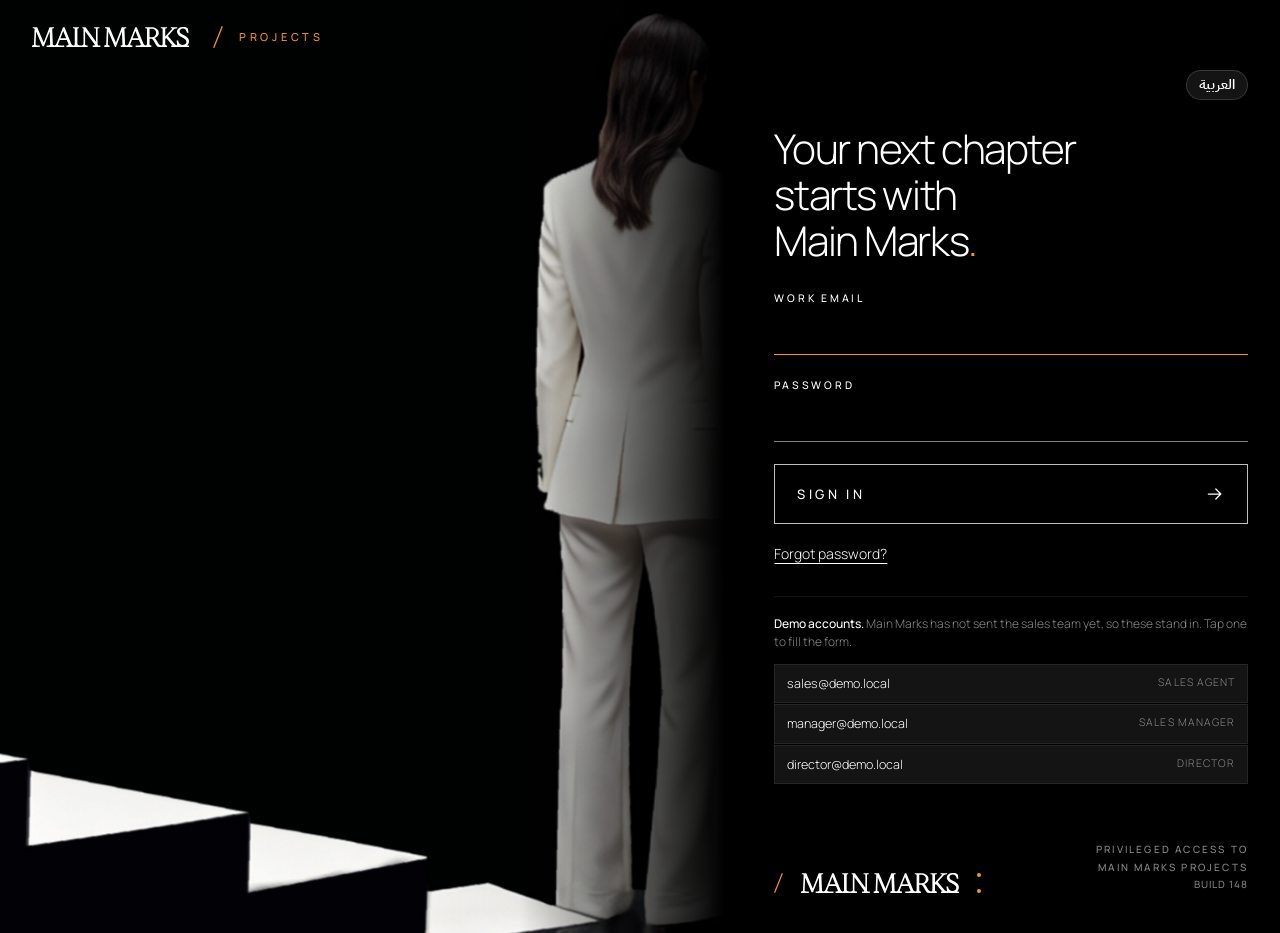
==== commit fc3926d7: "Build 148: the sales floor's Arabic words (ميتنج، ورك شوب، برودكاست، نظام السداد، تحويل) Co-Authored" ====
--- a/admin.html
+++ b/admin.html
@@ -11,7 +11,7 @@
 <link rel="preconnect" href="https://fonts.googleapis.com">
 <link rel="preconnect" href="https://fonts.gstatic.com" crossorigin>
 <link href="https://fonts.googleapis.com/css2?family=Manrope:wght@300..800&family=IBM+Plex+Sans+Arabic:wght@400;500;600;700&display=swap" rel="stylesheet">
-<link rel="stylesheet" href="css/manager.css?v=147">
+<link rel="stylesheet" href="css/manager.css?v=148">
 </head>
 <body>
 
@@ -28,9 +28,9 @@
 <div class="sheet" id="sheet" role="dialog" aria-modal="true" aria-label="Details" data-t-aria="Details"></div>
 <div class="toast" id="toast" role="status"></div>
 
-<script src="js/config.js?v=147"></script>
-<script src="js/i18n.js?v=147"></script>
-<script src="js/auth.js?v=147"></script>
-<script src="js/admin.js?v=147"></script>
+<script src="js/config.js?v=148"></script>
+<script src="js/i18n.js?v=148"></script>
+<script src="js/auth.js?v=148"></script>
+<script src="js/admin.js?v=148"></script>
 </body>
 </html>
